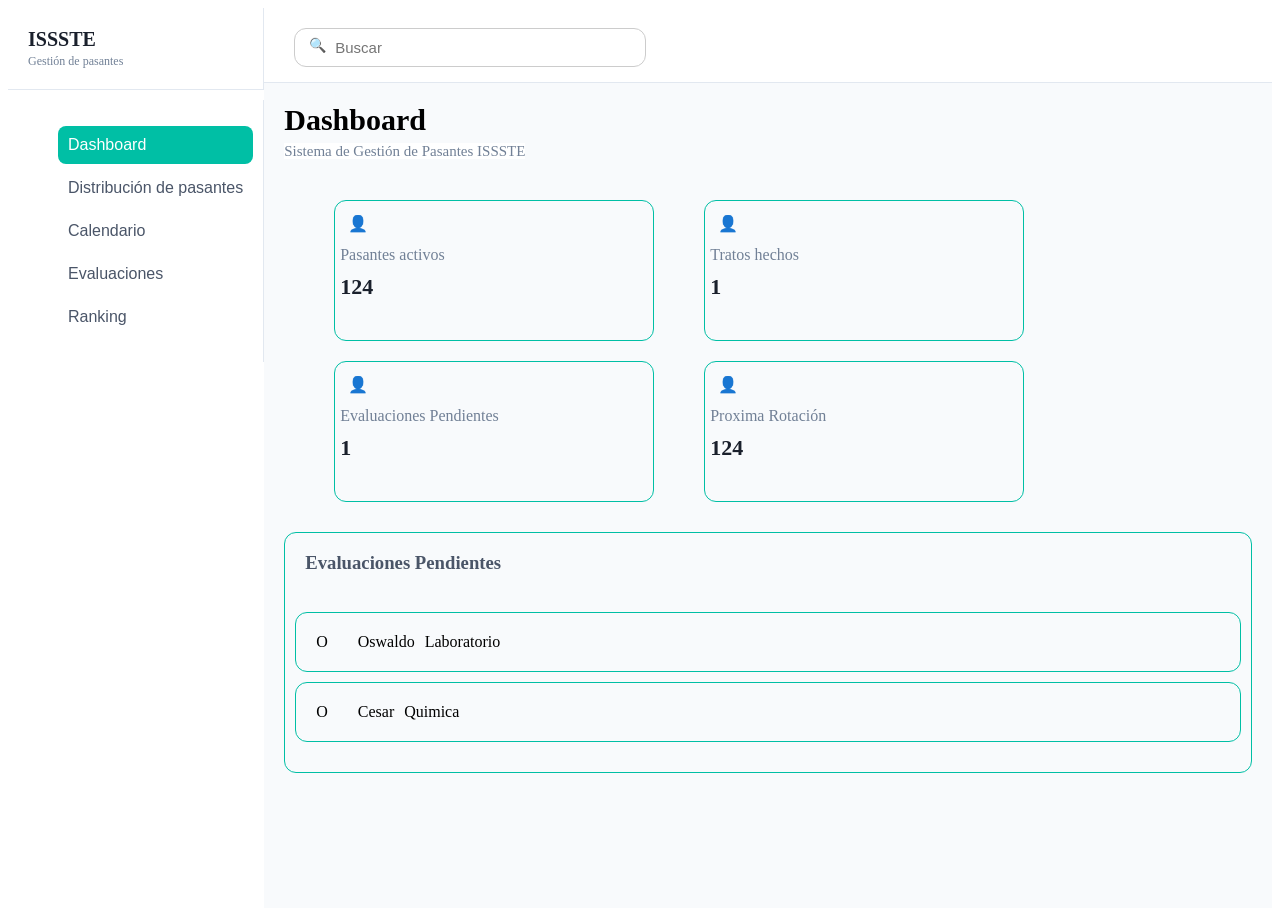
==== Dashboard.html @ 6ee0f12e "actulizacion de dashboard sobre todo del bloque inferior" ====
<!DOCTYPE html>
<html lang="es">
    <head>
        <link rel="stylesheet" href="style.css">
        <title>GP-QFB</title>
    </head>
    <body class="page_dashboard">
        <div class="main-container">
        <div id="sidebar-placeholder"></div> <!--reservar el espacio para la sidebar-->

        <div class="right-section"> <!-- div para la derecha-->
            
            <header class="top-bar"> <!--top-->
                <div class="search-container">
                    <span class="search-icon">🔍</span>
                    <input type="text" placeholder="Buscar" id="global-search">
                </div>
                <div class="user-profile"></div>
            </header>

            <main class="content">
                <div class="titulo-dashboard-container">
                    <h1 id="titulo_dashboard">Dashboard</h1>
                    <a id="subtitulo_dashboard">Sistema de Gestión de Pasantes ISSSTE</a>
                </div>

                <section class = "cuadros-dashboard"> <!--es para agrupar contenido comun-->
                        <!-- es como limitar una espacio en la pagina-->
                    <div class ="card">

                      <div class = "tope-de-cuadro">
                            <div class="card-icon blue">👤</div>
                      </div>

                      <div class = "medio-de-cuadro">
                        <div class="card-info">
                        <!--contenedores flexibles para alojar varios tipos de datos-->
                        <span class = "card-title">Pasantes activos</span>
                        <!--sitve para contenedor de una linea-->
                        <h3 class = "card-value">124</h3>
                        </div>
                        </div>
                    </div>

                    <div class ="card">

                      <div class = "tope-de-cuadro">
                            <div class="card-icon blue">👤</div>
                      </div>

                      <div class = "medio-de-cuadro">
                        <div class="card-info">
                        <!--contenedores flexibles para alojar varios tipos de datos-->
                        <span class = "card-title">Tratos hechos</span>
                        <!--sitve para contenedor de una linea-->
                        <h3 class = "card-value">1</h3>
                        </div>
                        </div>
                    </div>

                    <div class ="card">

                      <div class = "tope-de-cuadro">
                            <div class="card-icon blue">👤</div>
                      </div>

                      <div class = "medio-de-cuadro">
                        <div class="card-info">
                        <!--contenedores flexibles para alojar varios tipos de datos-->
                        <span class = "card-title">Evaluaciones Pendientes</span>
                        <!--sitve para contenedor de una linea-->
                        <h3 class = "card-value">1</h3>
                        </div>
                        </div>
                    </div>

                    <div class ="card">

                      <div class = "tope-de-cuadro">
                            <div class="card-icon blue">👤</div>
                      </div>

                      <div class = "medio-de-cuadro">
                        <div class="card-info">
                        <!--contenedores flexibles para alojar varios tipos de datos-->
                        <span class = "card-title">Proxima Rotación</span>
                        <!--sitve para contenedor de una linea-->
                        <h3 class = "card-value">124</h3>
                        </div>
                        </div>
                    </div>
                   
                </section>
               
            <section class = "cuadro-debajo">
                <div class="Titulo-de-cuadro">
                        <h3>Evaluaciones Pendientes</h3>
                </div>
                <section class ="espacio-cuadro-filas">
                        <div class="fila-pasante">
                            <div class = "user-info">
                                <div class = "avatar-circle">O</div>
                                <div class = "user-details">
                                    <span class = "nombre">Oswaldo</span>
                                </div>
                            </div>

                            <div class="area-tag">
                                <span>Laboratorio</span>
                            </div>

                        </div>

                        <div class="fila-pasante">
                            
                            <div class = "user-info">
                                <div class = "avatar-circle">O</div>
                                <div class = "user-details">
                                    <span class = "nombre">Cesar</span>
                                </div>
                            </div>

                            <div class="area-tag">
                                <span>Quimica</span>
                            </div>

                        </div>
                    </section>
            </section>


                


                </main>
        </div>
      
    </div>

    <script src="load-sidebar.js"></script>
        </div>
    </body
---- style.css ----
/** {
    margin: 0;
    padding: 0;
    box-sizing: border-box;
    background-color: rgb(243, 235, 235);
} CONFIGURACIONES GENERALES*/
body {
    background-color: turquoise;
}

#index {
    color: rgb(219, 168, 168);
    text-align: center;
}

button {
    font-family: 'Times New Roman', Times, serif;
    color: turquoise;
    background-color: rgb(0, 0, 0);
}

.page_login {
    background-color: rgb(243, 235, 235);
    display: flex;
    justify-content: center;
    align-items: center;
    min-height: 70vh;
}

.login {
    /* width: 300px; esto es para limitar el espacio pero no lo quiero debido al color de fondo */
    margin: 0 auto;
    padding: 20px;
    border-radius: 10px;
    text-align: center;
    height: 400px;
}

.login h1 {

    width: fit-content;
    margin-left: auto;  /* Estos dos márgenes sirven para */
    margin-right: auto; /* centrarlo si usas fit-content */

    font-size: 1.2rem;
    font-weight: bold;

    margin-bottom: 20px;
    color: rgb(255, 255, 255);
    border: 10px solid turquoise;
    border-radius: 7px;
    border-width: 10px;
    padding: 5px 15px;
    background-color: turquoise;
}

.bold-text {
    font-size:30px;
    font-weight: bold;
    color: rgb(19, 4, 4);
    display: block; /* para que ocupe toda la línea */
    margin-bottom: 10px;  /* Separación pequeña */
}

.system-name {
    color: rgb(108, 107, 107);
}

#login_info {
    margin-top: 30px;
    display: flex;
    flex-direction: column;
    background-color: rgb(255, 255, 255);
    border: none;
    border-radius: 10px;
    padding: 20px; /* Espacio interno para que no quede tan pegado al borde */
}

label[for ="password"], label[for ="username"] {
    margin-top: 10px;
    background-color: rgb(255, 255, 255);
    padding: 5px 0px;
    text-align: left;
    font-size: 14px;

}

input[type = "text"], input[type = "password"] {
    padding: 10px;
    width: 300px;
    border: 1px solid #ccc;
    border-radius: 5px;
    margin-top: 5px;
}

.input-container {
    position: relative;
    width: 100%;
    margin-bottom: 20px;
    background-color: rgb(255, 255, 255);
}

.input-icon {
    position: absolute;
    left: 12px;           /* Distancia desde el borde izquierdo */
    top: 50%;             /* para centrar */
    transform: translateY(-50%);
    color: #a0aec0;       /* Gris copiando a figma bro */
    pointer-events: none; /* quitamos evento porque no sirve para eso  */
    background-color: transparent;
}

.input-container input {
    width: 100%;
    padding: 12px 12px 12px 40px; /* El padding izquierdo (40px) deja espacio para el icono */
    border: 1px solid #e2e8f0;
    border-radius: 8px;
    box-sizing: border-box;
    font-family: 'Inter', sans-serif;
    background-color: rgb(255, 255, 255);
}


#olvidar_contraseña{
    background-color: rgb(255,255, 255);
    text-align: right;
    font-size: 14px;
    color: #4a5568;
    border: none;
    text-decoration: none; /* Elimina el subrayado del enlace */
    display: block; /* Para que ocupe toda la línea y se alinee a la derecha */
}

input[type = "submit"][value = "Iniciar sesión"] {
    margin-top: 20px;
    padding: 10px 20px;
    background-color: rgb(0, 0, 0);
    color: turquoise;
    border: none;
    border-radius: 7px;
    cursor: pointer;
    display: block;
}


.google-auth-container{
    background-color: rgb(255, 255, 255);
    border: blue;
    margin: 8px auto 10px;
    display: block;    
}

.diver{
    margin-top: 20px;
    background-color: rgb(255, 255, 255);
    font-size: 15px;
}

.diver span {
    background-color: rgb(255, 255, 255);
    padding: 0 10px;
    color: #4a5568;
}

#logo_google {
    width: 20px;
    height: 20px;
    margin-right: 10px;
    vertical-align: middle; /* Para alinear el logo con el texto */
    background-color: transparent;
    
}

.google-btn {
    margin: 8px auto 0;
    color: rgb(0, 0, 0);
    background-color: rgb(255, 255, 255);
    border-radius: 7px;
    padding: 10px 40px;
    cursor: pointer;
    display: block;
    font-family: 'Inter', sans-serif;
    
}

.page_dashboard {
    background-color: rgb(255, 255, 255);
    display: flex;
    

}

.sidebar-header {
    background-color: rgb(255, 255, 255);
    padding: 20px;
    /* Esta es la línea divisoria */
    border-bottom: 1px solid #e2e8f0; 
    margin-bottom: 10px;
    border-right: 1px solid #e2e8f0; /* Agrega un borde a la izquierda */
}


.sidebar-header h2 {
    background-color: rgb(255, 255, 255);
    margin: 0;
    font-size: 20px;
    font-weight: 800;
    color: #1a202c;
}

.sidebar-header span {
    background-color: rgb(255, 255, 255);
    font-size: 12px;
    color: #718096; /* Gris para el subtítulo */
}

.sidebar-menu {
    background-color: rgb(255s, 255, 255);
    padding: 10px;
    border-right: 1px solid #e2e8f0;
    margin-bottom: 10px; 
    text-decoration: none;
}



.menu-item {
    list-style: none;
    background-color: transparent;
    padding: 10px;
    margin-bottom: 5px;
    border-radius: 8px;
    color: #4a5568;
    cursor: pointer;
    font-family: 'Inter', sans-serif;
    transition: 0.3s;

}

.menu-item.active {
    background-color: #00bfa5; /* El turquesa de tu imagen */
    color: white;
}

/* Efecto al pasar el mouse sobre los otros botones */
.menu-item:hover:not(.active) {
    background-color: #edf2f7;
}

.menu-item a {
    text-decoration: none;
    color: inherit; /* Hereda el color del elemento padre */
    display: block; /* Para que ocupe toda la superficie del menú */
}

.page_Distribucion {
    background-color: rgb(255, 255, 255);
    display: flex;
    
}

.main-container {
    display: flex; /* Sidebar a la izquierda, resto a la derecha */
    width: 100%;
    min-height: 100vh;
}

.right-section {
    flex: 1; /*para ocupar todo el lado restante */
    display: flex;
    flex-direction: column; /* top bar arriba y el content abajo */
}

.search-container {
    position: relative; /* es para decir que lo que contenge se base en la posicion del contexto y no en una general */
    /*se vuelve punto de referencia para sus hijos yeaaa */
    width: 400px; 
    display: block;
}

.search-icon{
    position: absolute; /*para que no tomen en cuenta la existencia*/
    left: 15px;
    top: 50%; /*para poner a la mitad de la altura */
    transform: translateY(-50%);/* usada con top para cuadrar algo a la mitad exactacta */
    color: #a0aec0;
    font-size: 14px;
}

input[type = "text"][id = "global-search"]{
    padding-left: 40px;
    font-size: 15px;
    border-radius: 12px;
}

input[type = "text"][id = "global-search"]:hover{
    transform: translateY(-5px); 
    box-shadow: 0 4px 12px rgba(0,0,0,0.1); /* Un poco más de sombra para que se note */
    transition: 0.3s; /* IMPORTANTE: Para que el movimiento sea suave y no un brinco */
}


.top-bar {
    background-color: white;
    padding: 15px 30px;
    border-bottom: 1px solid #e2e8f0;
    display: flex;
    align-items: center;
    margin-bottom: 0; 
}

.content {
    flex: 1;
    padding: 20px;
    background-color: #f8fafc; /* color de fondo para diferenciar del buscador */
}

#titulo_dashboard{
    font-style: normal;
    font-size: 30px;
    margin-top: 0px;
    margin-bottom: 5px;
}

#subtitulo_dashboard{
     background-color: rgb(255, 255, 255);
    font-size: 15px;
    color: #718096; /* Gris para el subtítulo */
}

.titulo-dashboard-container{ /*para separar el contenedor de los cuadros*/
    margin-bottom: 10px;
}

.cuadros-dashboard{
    display: grid;
    grid-template-columns: repeat(auto-fit, minmax(50px, 350px));
    gap: 20px;
    padding: 30px 0;
    margin-left: 50px;

}

.card{
    border: 1px solid #00bfa5;
    border-radius: 12px;
    display: block;
    justify-content: space-between;
    align-items: center;
    transition: transform 0.2s;
    margin-right: 30px;
}


.top-de-cuadro{
    padding: 50px ;
    margin-top: 10px;
    margin-bottom: 50px;
    margin-left: 30px;
    padding: 10px 40px;
}

.medio-de-cuadro{
    margin-bottom: 40px;
    margin-left: 5px;
}

.card:hover { /*hover de ? */ 
    transform: translateY(-5px); /* Efecto sutil al pasar el mouse */
    box-shadow: 0 4px 12px rgba(0,0,0,0.05);
}

.card-title {
    color: #718096;
    display: block;
    margin-bottom: 10px;
}

.card-value{
    font-size: 22px;
    font-weight: 800;
    color: #1a202c;
    margin: 0;  
    display: block;
}

.card-icon{
    display: flex;
    align-items: center;
    justify-content: center;
    border-radius: 50%;
    width: 45px;
    height: 45px;

}


.cuadro-debajo{
    padding: auto  20px;
    border: 1px solid #00bfa5;
    border-radius: 12px;
}

.Titulo-de-cuadro{
    display: block;
    padding: 0px 20px;
    margin-top: 5px;
    color: #4a5568;
}

.fila-pasante{
    padding: auto 20px;
    display: flex;
    border: 1px solid #00bfa5;
    border-radius: 12px;
    margin-bottom: 10px;

}

.fila-pasante:hover{
    transform: translateY(-4px); /* Efecto sutil al pasar el mouse */
    box-shadow: 0 4px 12px rgba(0,0,0,0.05);
    background-color: #26e8ce;
    transition: 0.3s; /* IMPORTANTE: Para que el movimiento sea suave y no un brinco */
}

.user-info{
    display:flex;
}

.avatar-circle{
    margin-right: 10px;
    padding:20px;
}

.user-details{
   margin-top: 20px; 
   margin-right: 10px;

}

.area-tag{
    margin-top: 20px;
}

.espacio-cuadro-filas{
   padding:20px 10px;
}
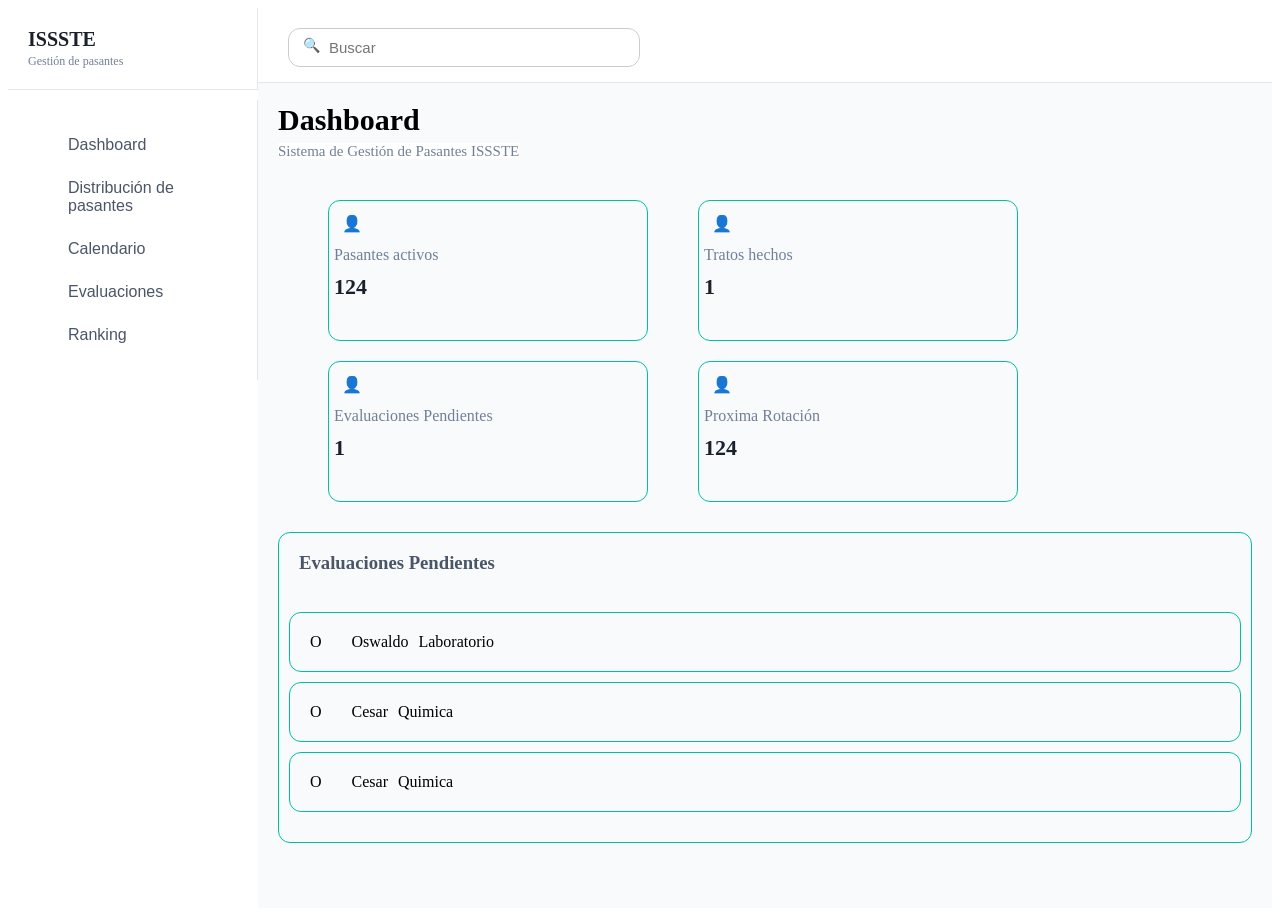
==== commit 872b6592: "modulacion de search-continer" ====
--- a/Dashboard.html
+++ b/Dashboard.html
@@ -10,13 +10,7 @@
 
         <div class="right-section"> <!-- div para la derecha-->
             
-            <header class="top-bar"> <!--top-->
-                <div class="search-container">
-                    <span class="search-icon">🔍</span>
-                    <input type="text" placeholder="Buscar" id="global-search">
-                </div>
-                <div class="user-profile"></div>
-            </header>
+            <div id = "search-placeholder"></div>
 
             <main class="content">
                 <div class="titulo-dashboard-container">
@@ -125,6 +119,22 @@
                             </div>
 
                         </div>
+
+                        <div class="fila-pasante">
+                            
+                            <div class = "user-info">
+                                <div class = "avatar-circle">O</div>
+                                <div class = "user-details">
+                                    <span class = "nombre">Cesar</span>
+                                </div>
+                            </div>
+
+                            <div class="area-tag">
+                                <span>Quimica</span>
+                            </div>
+
+                        </div>
+
                     </section>
             </section>
 
@@ -138,5 +148,6 @@
     </div>
 
     <script src="load-sidebar.js"></script>
+    <script src="script.js"></script>
         </div>
     </body
--- a/style.css
+++ b/style.css
@@ -238,7 +238,7 @@
 }
 
 .menu-item.active {
-    background-color: #00bfa5; /* El turquesa de tu imagen */
+    background-color: #000000; /* El turquesa de tu imagen */
     color: white;
 }
 
@@ -270,6 +270,13 @@
     display: flex;
     flex-direction: column; /* top bar arriba y el content abajo */
 }
+
+#sidebar-placeholder {
+    width: 250px; /* El mismo ancho que tu sidebar real */
+    min-height: 100vh;
+    background-color: #fff; /* O el color de tu sidebar */
+}
+
 
 .search-container {
     position: relative; /* es para decir que lo que contenge se base en la posicion del contexto y no en una general */
@@ -414,7 +421,7 @@
     border: 1px solid #00bfa5;
     border-radius: 12px;
     margin-bottom: 10px;
-
+    
 }
 
 .fila-pasante:hover{
@@ -445,4 +452,6 @@
 
 .espacio-cuadro-filas{
    padding:20px 10px;
-}+}
+
+
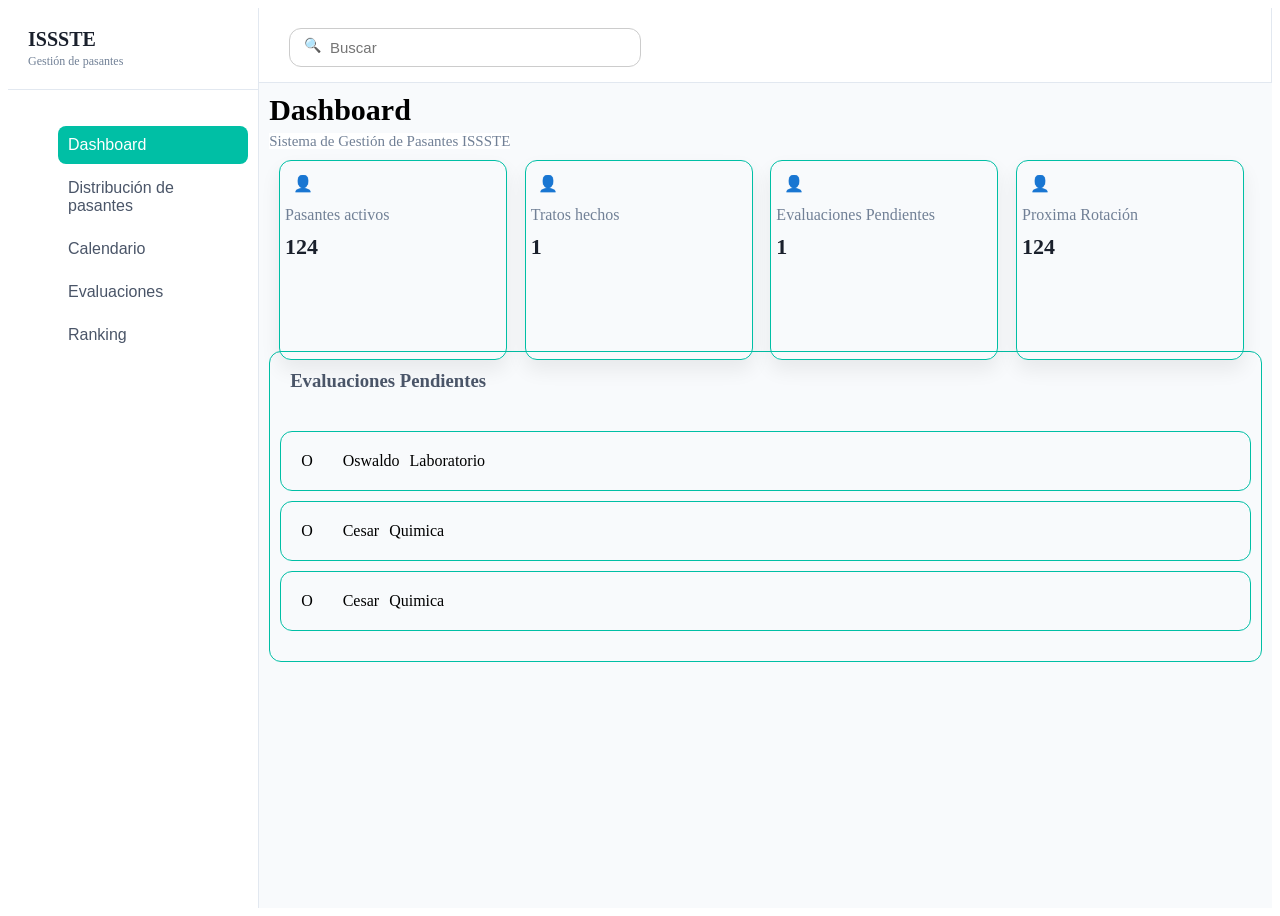
==== commit 75b21e96: "utilizacion de porcentajes para los valores, modificacion de dashboard respecto a diseño de sidebar," ====
--- a/Dashboard.html
+++ b/Dashboard.html
@@ -6,7 +6,8 @@
     </head>
     <body class="page_dashboard">
         <div class="main-container">
-        <div id="sidebar-placeholder"></div> <!--reservar el espacio para la sidebar-->
+        
+            <div id="sidebar-placeholder"></div> <!--reservar el espacio para la sidebar-->
 
         <div class="right-section"> <!-- div para la derecha-->
             
@@ -86,7 +87,7 @@
                    
                 </section>
                
-            <section class = "cuadro-debajo">
+               <section class = "cuadro-debajo">
                 <div class="Titulo-de-cuadro">
                         <h3>Evaluaciones Pendientes</h3>
                 </div>
--- a/style.css
+++ b/style.css
@@ -190,13 +190,14 @@
 
 }
 
+
 .sidebar-header {
     background-color: rgb(255, 255, 255);
     padding: 20px;
     /* Esta es la línea divisoria */
     border-bottom: 1px solid #e2e8f0; 
     margin-bottom: 10px;
-    border-right: 1px solid #e2e8f0; /* Agrega un borde a la izquierda */
+
 }
 
 
@@ -215,11 +216,12 @@
 }
 
 .sidebar-menu {
+
     background-color: rgb(255s, 255, 255);
     padding: 10px;
-    border-right: 1px solid #e2e8f0;
-    margin-bottom: 10px; 
     text-decoration: none;
+
+    
 }
 
 
@@ -238,7 +240,7 @@
 }
 
 .menu-item.active {
-    background-color: #000000; /* El turquesa de tu imagen */
+    background-color: #00bfa5; /* El turquesa de tu imagen */
     color: white;
 }
 
@@ -263,6 +265,7 @@
     display: flex; /* Sidebar a la izquierda, resto a la derecha */
     width: 100%;
     min-height: 100vh;
+    
 }
 
 .right-section {
@@ -274,7 +277,7 @@
 #sidebar-placeholder {
     width: 250px; /* El mismo ancho que tu sidebar real */
     min-height: 100vh;
-    background-color: #fff; /* O el color de tu sidebar */
+    border-right: 1px solid #e2e8f0;
 }
 
 
@@ -311,14 +314,14 @@
     background-color: white;
     padding: 15px 30px;
     border-bottom: 1px solid #e2e8f0;
-    display: flex;
+    display: flex;  border-right: 1px solid #e2e8f0; /* Agrega un borde a la izquierda */
     align-items: center;
     margin-bottom: 0; 
 }
 
 .content {
     flex: 1;
-    padding: 20px;
+    padding: 01%;
     background-color: #f8fafc; /* color de fondo para diferenciar del buscador */
 }
 
@@ -330,7 +333,7 @@
 }
 
 #subtitulo_dashboard{
-     background-color: rgb(255, 255, 255);
+    background-color: rgb(255, 255, 255);
     font-size: 15px;
     color: #718096; /* Gris para el subtítulo */
 }
@@ -341,11 +344,12 @@
 
 .cuadros-dashboard{
     display: grid;
-    grid-template-columns: repeat(auto-fit, minmax(50px, 350px));
-    gap: 20px;
-    padding: 30px 0;
-    margin-left: 50px;
-
+    grid-template-columns: repeat(auto-fit, minmax(2.78%, 23%));
+    gap: 2%;
+    background-color: #f8fafc; 
+    padding-bottom: 5%;
+    padding-right: 0.01%;
+    padding-left: 1%;
 }
 
 .card{
@@ -355,7 +359,9 @@
     justify-content: space-between;
     align-items: center;
     transition: transform 0.2s;
-    margin-right: 30px;
+    height: 140%;
+    width: 100%;
+     box-shadow: 0 10px 20px rgba(0,0,0,0.07);
 }
 
 
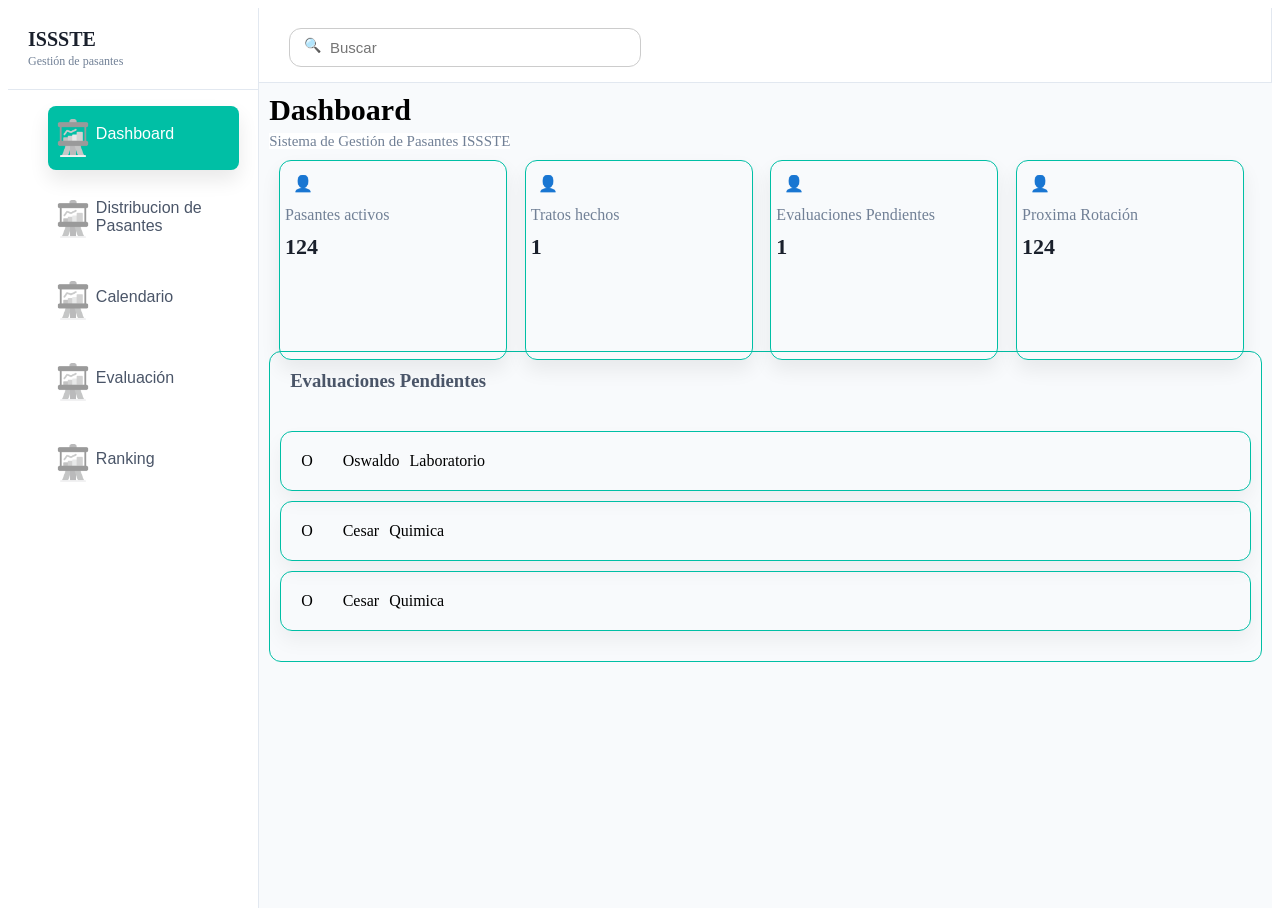
==== commit 74baa4a4: "separacion de css principal en modulos donde cada pagina tiene el propio" ====
--- a/Dashboard.html
+++ b/Dashboard.html
@@ -1,7 +1,11 @@
 <!DOCTYPE html>
 <html lang="es">
     <head>
-        <link rel="stylesheet" href="style.css">
+       
+        
+        <link rel="stylesheet" href="Dashboard.css">
+        <link rel="stylesheet" href="sidebar_login.css">
+
         <title>GP-QFB</title>
     </head>
     <body class="page_dashboard">
--- a/Dashboard.css
+++ b/Dashboard.css
@@ -0,0 +1,179 @@
+
+
+.page_dashboard {
+    background-color: rgb(255, 255, 255);
+    display: flex;
+    
+
+}
+
+
+.main-container {
+    display: flex; /* Sidebar a la izquierda, resto a la derecha */
+    width: 100%;
+    min-height: 100vh;
+    
+}
+
+.right-section {
+    flex: 1; /*para ocupar todo el lado restante */
+    display: flex;
+    flex-direction: column; /* top bar arriba y el content abajo */
+}
+
+#sidebar-placeholder {
+    width: 250px; /* El mismo ancho que tu sidebar real */
+    min-height: 100vh;
+    border-right: 1px solid #e2e8f0;
+}
+
+.top-bar {
+    background-color: white;
+    padding: 15px 30px;
+    border-bottom: 1px solid #e2e8f0;
+    display: flex;  border-right: 1px solid #e2e8f0; /* Agrega un borde a la izquierda */
+    align-items: center;
+    margin-bottom: 0; 
+}
+
+.content {
+    flex: 1;
+    padding: 01%;
+    background-color: #f8fafc; /* color de fondo para diferenciar del buscador */
+}
+
+#titulo_dashboard{
+    font-style: normal;
+    font-size: 30px;
+    margin-top: 0px;
+    margin-bottom: 5px;
+}
+
+#subtitulo_dashboard{
+    background-color: rgb(255, 255, 255);
+    font-size: 15px;
+    color: #718096; /* Gris para el subtítulo */
+}
+
+.titulo-dashboard-container{ /*para separar el contenedor de los cuadros*/
+    margin-bottom: 10px;
+}
+
+.cuadros-dashboard{
+    display: grid;
+    grid-template-columns: repeat(auto-fit, minmax(2.78%, 23%));
+    gap: 2%;
+    background-color: #f8fafc; 
+    padding-bottom: 5%;
+    padding-right: 0.01%;
+    padding-left: 1%;
+}
+
+.card{
+    border: 1px solid #00bfa5;
+    border-radius: 12px;
+    display: block;
+    justify-content: space-between;
+    align-items: center;
+    transition: transform 0.2s;
+    height: 140%;
+    width: 100%;
+     box-shadow: 0 10px 20px rgba(0,0,0,0.07);
+}
+
+
+.top-de-cuadro{
+    padding: 50px ;
+    margin-top: 10px;
+    margin-bottom: 50px;
+    margin-left: 30px;
+    padding: 10px 40px;
+}
+
+.medio-de-cuadro{
+    margin-bottom: 40px;
+    margin-left: 5px;
+}
+
+.card:hover { /*hover de ? */ 
+    transform: translateY(-5px); /* Efecto sutil al pasar el mouse */
+    box-shadow: 0 4px 12px rgba(0,0,0,0.05);
+}
+
+.card-title {
+    color: #718096;
+    display: block;
+    margin-bottom: 10px;
+}
+
+.card-value{
+    font-size: 22px;
+    font-weight: 800;
+    color: #1a202c;
+    margin: 0;  
+    display: block;
+}
+
+.card-icon{
+    display: flex;
+    align-items: center;
+    justify-content: center;
+    border-radius: 50%;
+    width: 45px;
+    height: 45px;
+
+}
+
+
+.cuadro-debajo{
+    padding: auto  20px;
+    border: 1px solid #00bfa5;
+    border-radius: 12px;
+}
+
+.Titulo-de-cuadro{
+    display: block;
+    padding: 0px 20px;
+    margin-top: 5px;
+    color: #4a5568;
+}
+
+.fila-pasante{
+    padding: auto 20px;
+    display: flex;
+    border: 1px solid #00bfa5;
+    border-radius: 12px;
+    margin-bottom: 10px;
+    box-shadow: 0 10px 20px rgba(0,0,0,0.05);
+}
+
+.fila-pasante:hover{
+    transform: translateY(-4px); /* Efecto sutil al pasar el mouse */
+    box-shadow: 0 4px 12px rgba(0,0,0,0.05);
+    background-color: #eef2f2;
+    transition: 0.3s; /* Para que el movimiento sea suave y no un brinco */
+}
+
+.user-info{
+    display:flex;
+}
+
+.avatar-circle{
+    margin-right: 10px;
+    padding:20px;
+}
+
+.user-details{
+   margin-top: 20px; 
+   margin-right: 10px;
+
+}
+
+.area-tag{
+    margin-top: 20px;
+}
+
+.espacio-cuadro-filas{
+   padding:20px 10px;
+}   
+
--- a/sidebar_login.css
+++ b/sidebar_login.css
@@ -0,0 +1,139 @@
+
+
+.sidebar-header {
+    background-color: rgb(255, 255, 255);
+    padding: 20px;
+    /* Esta es la línea divisoria */
+    border-bottom: 1px solid #e2e8f0; 
+
+
+}
+
+
+.sidebar-header h2 {
+    background-color: rgb(255, 255, 255);
+    margin: 0;
+    font-size: 20px;
+    font-weight: 800;
+    color: #1a202c;
+}
+
+.sidebar-header span {
+    background-color: rgb(255, 255, 255);
+    font-size: 12px;
+    color: #718096; /* Gris para el subtítulo */
+}
+
+.sidebar-menu {
+
+    background-color: rgb(255, 255, 255);
+    text-decoration: none;
+    position: relative;
+    width: 85%;
+    padding-right: 15%;
+    
+}
+
+
+
+.menu-item {
+    list-style: none;
+    background-color: transparent;
+    flex: 1;
+    width: 111%;
+    height: 4rem;
+    margin-bottom: 10%;
+    border-radius: 8px;
+    color: #4a5568;
+    cursor: pointer;
+    font-family: 'Inter', sans-serif;
+    transition: 0.3s;
+    position: relative;
+}
+
+.menu-item a {
+    text-decoration: none;
+    color: inherit; /* Hereda el color del elemento padre */
+    display: flex;
+    padding-left: 25%;
+    padding-top: 10%;
+    
+}
+
+#link-inde {
+    text-decoration: none;
+    color: inherit; /* Hereda el color del elemento padre */
+    display: flex;
+    padding-left: 25%;
+    padding-top: 6%;
+}
+
+.menu-item b {
+    text-decoration: none;
+    color: inherit; /* Hereda el color del elemento padre */
+    display: flex;
+    padding-left: 25%;
+    padding-top: 7%;
+}
+
+.menu-icon{
+    width: 20%;
+    height: 80%;
+    object-fit: contain; /* Evita que la imagen se deforme */
+    background-color: transparent; /* Asegúrate de que no herede fondos raros */
+    position: absolute; /*para que no tomen en cuenta la existencia*/
+    margin-left: 3%;
+    top: 10%;
+}
+
+
+.menu-item.active {
+    background-color: #00bfa5; /* El turquesa de tu imagen */
+    color: white;
+    box-shadow: 0 10px 20px rgba(0,0,0,0.09);;
+}
+
+/* Efecto al pasar el mouse sobre los otros botones */
+.menu-item:hover:not(.active) {
+    background-color: #edf2f7;
+}
+
+.search-container {
+    position: relative; /* es para decir que lo que contenge se base en la posicion del contexto y no en una general */
+    /*se vuelve punto de referencia para sus hijos yeaaa */
+    width: 400px; 
+    display: block;
+}
+
+.search-icon{
+    position: absolute; /*para que no tomen en cuenta la existencia*/
+    left: 15px;
+    top: 50%; /*para poner a la mitad de la altura */
+    transform: translateY(-50%);/* usada con top para cuadrar algo a la mitad exactacta */
+    color: #a0aec0;
+    font-size: 14px;
+}
+
+input[type = "text"][id = "global-search"]{
+    padding-left: 40px;
+    font-size: 15px;
+    border-radius: 12px;
+}
+
+input[type = "text"][id = "global-search"]:hover{
+    transform: translateY(-5px); 
+    box-shadow: 0 4px 12px rgba(0,0,0,0.1); /* Un poco más de sombra para que se note */
+    transition: 0.3s; /* IMPORTANTE: Para que el movimiento sea suave y no un brinco */
+}
+
+
+
+input[type = "text"], input[type = "password"] #global-search{
+    padding: 10px;
+    width: 300px;
+    border: 1px solid #ccc;
+    border-radius: 5px;
+    margin-top: 5px;
+}
+
+
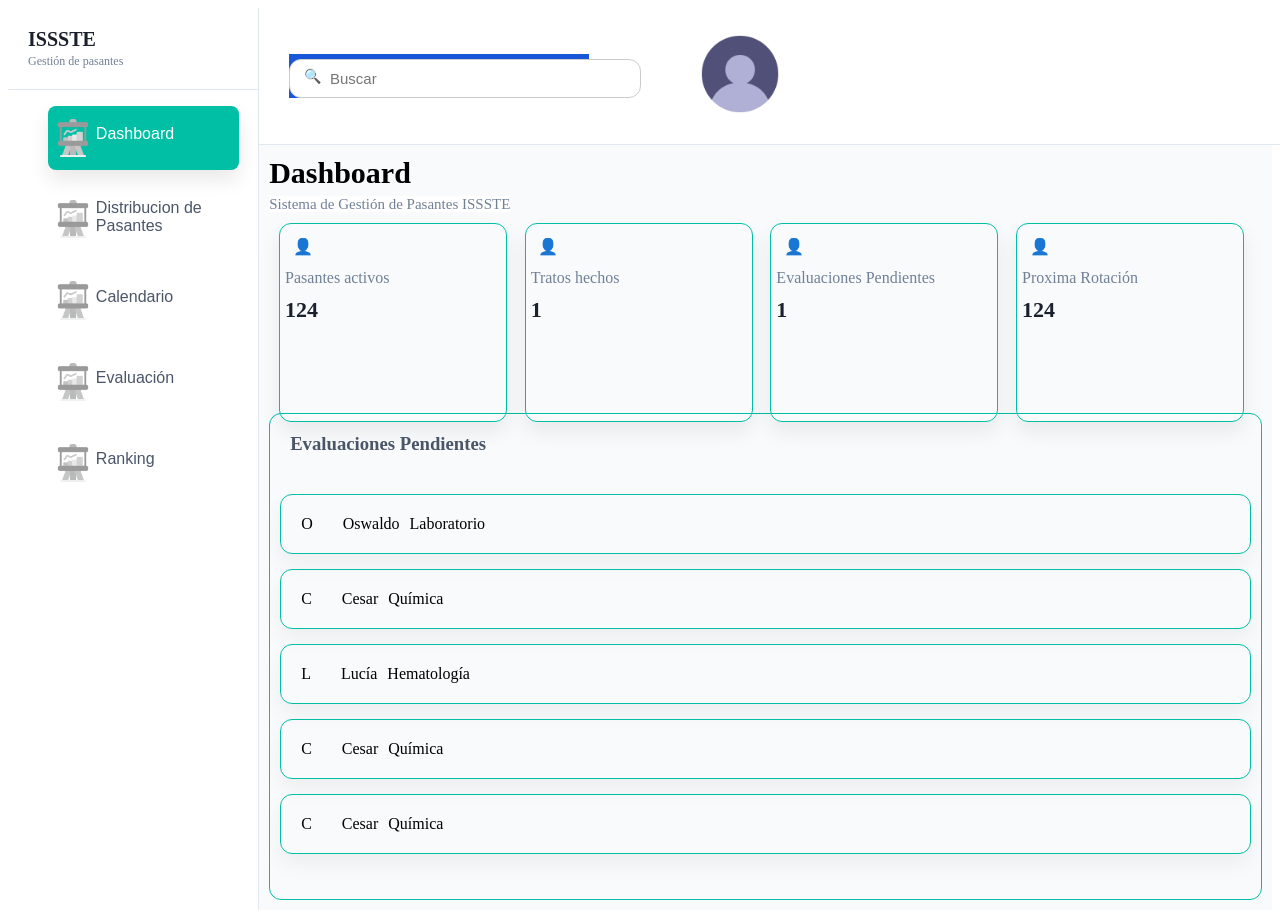
==== commit e8b05729: "insercion del icono de perfil en la barra superior por medio del archivo search.html, cambio en el d" ====
--- a/Dashboard.html
+++ b/Dashboard.html
@@ -10,149 +10,105 @@
     </head>
     <body class="page_dashboard">
         <div class="main-container">
-        
-            <div id="sidebar-placeholder"></div> <!--reservar el espacio para la sidebar-->
+            
+                <div id="sidebar-placeholder"></div> <!--reservar el espacio para la sidebar-->
 
-        <div class="right-section"> <!-- div para la derecha-->
-            
-            <div id = "search-placeholder"></div>
+            <div class="right-section"> <!-- div para la derecha-->
+                
+                    <div id = "search-placeholder"></div>
 
-            <main class="content">
-                <div class="titulo-dashboard-container">
-                    <h1 id="titulo_dashboard">Dashboard</h1>
-                    <a id="subtitulo_dashboard">Sistema de Gestión de Pasantes ISSSTE</a>
-                </div>
-
-                <section class = "cuadros-dashboard"> <!--es para agrupar contenido comun-->
-                        <!-- es como limitar una espacio en la pagina-->
-                    <div class ="card">
-
-                      <div class = "tope-de-cuadro">
-                            <div class="card-icon blue">👤</div>
-                      </div>
-
-                      <div class = "medio-de-cuadro">
-                        <div class="card-info">
-                        <!--contenedores flexibles para alojar varios tipos de datos-->
-                        <span class = "card-title">Pasantes activos</span>
-                        <!--sitve para contenedor de una linea-->
-                        <h3 class = "card-value">124</h3>
-                        </div>
-                        </div>
+                <main class="content">
+                    <div class="titulo-dashboard-container">
+                        <h1 id="titulo_dashboard">Dashboard</h1>
+                        <a id="subtitulo_dashboard">Sistema de Gestión de Pasantes ISSSTE</a>
                     </div>
 
-                    <div class ="card">
+                    <section class = "cuadros-dashboard"> <!--es para agrupar contenido comun-->
+                            <!-- es como limitar una espacio en la pagina-->
+                        <div class ="card">
 
-                      <div class = "tope-de-cuadro">
-                            <div class="card-icon blue">👤</div>
-                      </div>
-
-                      <div class = "medio-de-cuadro">
-                        <div class="card-info">
-                        <!--contenedores flexibles para alojar varios tipos de datos-->
-                        <span class = "card-title">Tratos hechos</span>
-                        <!--sitve para contenedor de una linea-->
-                        <h3 class = "card-value">1</h3>
-                        </div>
-                        </div>
-                    </div>
-
-                    <div class ="card">
-
-                      <div class = "tope-de-cuadro">
-                            <div class="card-icon blue">👤</div>
-                      </div>
-
-                      <div class = "medio-de-cuadro">
-                        <div class="card-info">
-                        <!--contenedores flexibles para alojar varios tipos de datos-->
-                        <span class = "card-title">Evaluaciones Pendientes</span>
-                        <!--sitve para contenedor de una linea-->
-                        <h3 class = "card-value">1</h3>
-                        </div>
-                        </div>
-                    </div>
-
-                    <div class ="card">
-
-                      <div class = "tope-de-cuadro">
-                            <div class="card-icon blue">👤</div>
-                      </div>
-
-                      <div class = "medio-de-cuadro">
-                        <div class="card-info">
-                        <!--contenedores flexibles para alojar varios tipos de datos-->
-                        <span class = "card-title">Proxima Rotación</span>
-                        <!--sitve para contenedor de una linea-->
-                        <h3 class = "card-value">124</h3>
-                        </div>
-                        </div>
-                    </div>
-                   
-                </section>
-               
-               <section class = "cuadro-debajo">
-                <div class="Titulo-de-cuadro">
-                        <h3>Evaluaciones Pendientes</h3>
-                </div>
-                <section class ="espacio-cuadro-filas">
-                        <div class="fila-pasante">
-                            <div class = "user-info">
-                                <div class = "avatar-circle">O</div>
-                                <div class = "user-details">
-                                    <span class = "nombre">Oswaldo</span>
-                                </div>
-                            </div>
-
-                            <div class="area-tag">
-                                <span>Laboratorio</span>
-                            </div>
-
+                        <div class = "tope-de-cuadro">
+                                <div class="card-icon blue">👤</div>
                         </div>
 
-                        <div class="fila-pasante">
-                            
-                            <div class = "user-info">
-                                <div class = "avatar-circle">O</div>
-                                <div class = "user-details">
-                                    <span class = "nombre">Cesar</span>
-                                </div>
+                        <div class = "medio-de-cuadro">
+                            <div class="card-info">
+                            <!--contenedores flexibles para alojar varios tipos de datos-->
+                            <span class = "card-title">Pasantes activos</span>
+                            <!--sitve para contenedor de una linea-->
+                            <h3 class = "card-value">124</h3>
                             </div>
-
-                            <div class="area-tag">
-                                <span>Quimica</span>
                             </div>
-
                         </div>
 
-                        <div class="fila-pasante">
-                            
-                            <div class = "user-info">
-                                <div class = "avatar-circle">O</div>
-                                <div class = "user-details">
-                                    <span class = "nombre">Cesar</span>
-                                </div>
-                            </div>
+                        <div class ="card">
 
-                            <div class="area-tag">
-                                <span>Quimica</span>
-                            </div>
-
+                        <div class = "tope-de-cuadro">
+                                <div class="card-icon blue">👤</div>
                         </div>
 
+                        <div class = "medio-de-cuadro">
+                            <div class="card-info">
+                            <!--contenedores flexibles para alojar varios tipos de datos-->
+                            <span class = "card-title">Tratos hechos</span>
+                            <!--sitve para contenedor de una linea-->
+                            <h3 class = "card-value">1</h3>
+                            </div>
+                            </div>
+                        </div>
+
+                        <div class ="card">
+
+                        <div class = "tope-de-cuadro">
+                                <div class="card-icon blue">👤</div>
+                        </div>
+
+                        <div class = "medio-de-cuadro">
+                            <div class="card-info">
+                            <!--contenedores flexibles para alojar varios tipos de datos-->
+                            <span class = "card-title">Evaluaciones Pendientes</span>
+                            <!--sitve para contenedor de una linea-->
+                            <h3 class = "card-value">1</h3>
+                            </div>
+                            </div>
+                        </div>
+
+                        <div class ="card">
+
+                        <div class = "tope-de-cuadro">
+                                <div class="card-icon blue">👤</div>
+                        </div>
+
+                        <div class = "medio-de-cuadro">
+                            <div class="card-info">
+                            <!--contenedores flexibles para alojar varios tipos de datos-->
+                            <span class = "card-title">Proxima Rotación</span>
+                            <!--sitve para contenedor de una linea-->
+                            <h3 class = "card-value">124</h3>
+                            </div>
+                            </div>
+                        </div>
+                    
                     </section>
-            </section>
+                
+                <section class = "cuadro-debajo">
+                    <div class="Titulo-de-cuadro">
+                            <h3>Evaluaciones Pendientes</h3>
+                    </div>
+                    <section class ="espacio-cuadro-filas" id="contenedor-pasantes">
+                        </section>
+                    </section>
 
 
-                
+                    
 
 
                 </main>
+            </div>
+      
         </div>
-      
+
+        <script src="load-sidebar.js"></script>
+        <script src="script.js"></script>
     </div>
-
-    <script src="load-sidebar.js"></script>
-    <script src="script.js"></script>
-        </div>
-    </body+</body
--- a/Dashboard.css
+++ b/Dashboard.css
@@ -20,6 +20,8 @@
     display: flex;
     flex-direction: column; /* top bar arriba y el content abajo */
 }
+
+
 
 #sidebar-placeholder {
     width: 250px; /* El mismo ancho que tu sidebar real */
@@ -143,7 +145,7 @@
     display: flex;
     border: 1px solid #00bfa5;
     border-radius: 12px;
-    margin-bottom: 10px;
+    margin-bottom: 15px;
     box-shadow: 0 10px 20px rgba(0,0,0,0.05);
 }
 
@@ -175,5 +177,7 @@
 
 .espacio-cuadro-filas{
    padding:20px 10px;
+   padding-bottom: 30px;
 }   
 
+
--- a/sidebar_login.css
+++ b/sidebar_login.css
@@ -1,4 +1,7 @@
 
+#modo-uas{
+    text-decoration: none;
+}
 
 .sidebar-header {
     background-color: rgb(255, 255, 255);
@@ -98,11 +101,18 @@
     background-color: #edf2f7;
 }
 
+.top-bar{
+    position: relative;
+    width: 100%;
+    background-color: #ffffff;
+}
+
 .search-container {
+    background-color: #1757d8;
     position: relative; /* es para decir que lo que contenge se base en la posicion del contexto y no en una general */
     /*se vuelve punto de referencia para sus hijos yeaaa */
-    width: 400px; 
-    display: block;
+    width: 300px; /* para limitar el espacio de la barra de busqueda*/
+    margin-right: 100px; /*prrueba */
 }
 
 .search-icon{
@@ -114,26 +124,30 @@
     font-size: 14px;
 }
 
-input[type = "text"][id = "global-search"]{
-    padding-left: 40px;
-    font-size: 15px;
-    border-radius: 12px;
-}
-
 input[type = "text"][id = "global-search"]:hover{
     transform: translateY(-5px); 
     box-shadow: 0 4px 12px rgba(0,0,0,0.1); /* Un poco más de sombra para que se note */
     transition: 0.3s; /* IMPORTANTE: Para que el movimiento sea suave y no un brinco */
 }
 
+#global-search{
+    padding: 10px;
+    width: 100%;
+    border: 1px solid #ccc;
+    margin-top: 5px;
+    padding-left: 40px;
+    font-size: 15px;
+    border-radius: 12px;
+}
 
+.user-profile{
+    position: relative;
+    align-items: right;
+    justify-content: right;
+}
 
-input[type = "text"], input[type = "password"] #global-search{
-    padding: 10px;
-    width: 300px;
-    border: 1px solid #ccc;
-    border-radius: 5px;
-    margin-top: 5px;
+#perfil-icon{
+    width: 20%;
 }
 
 
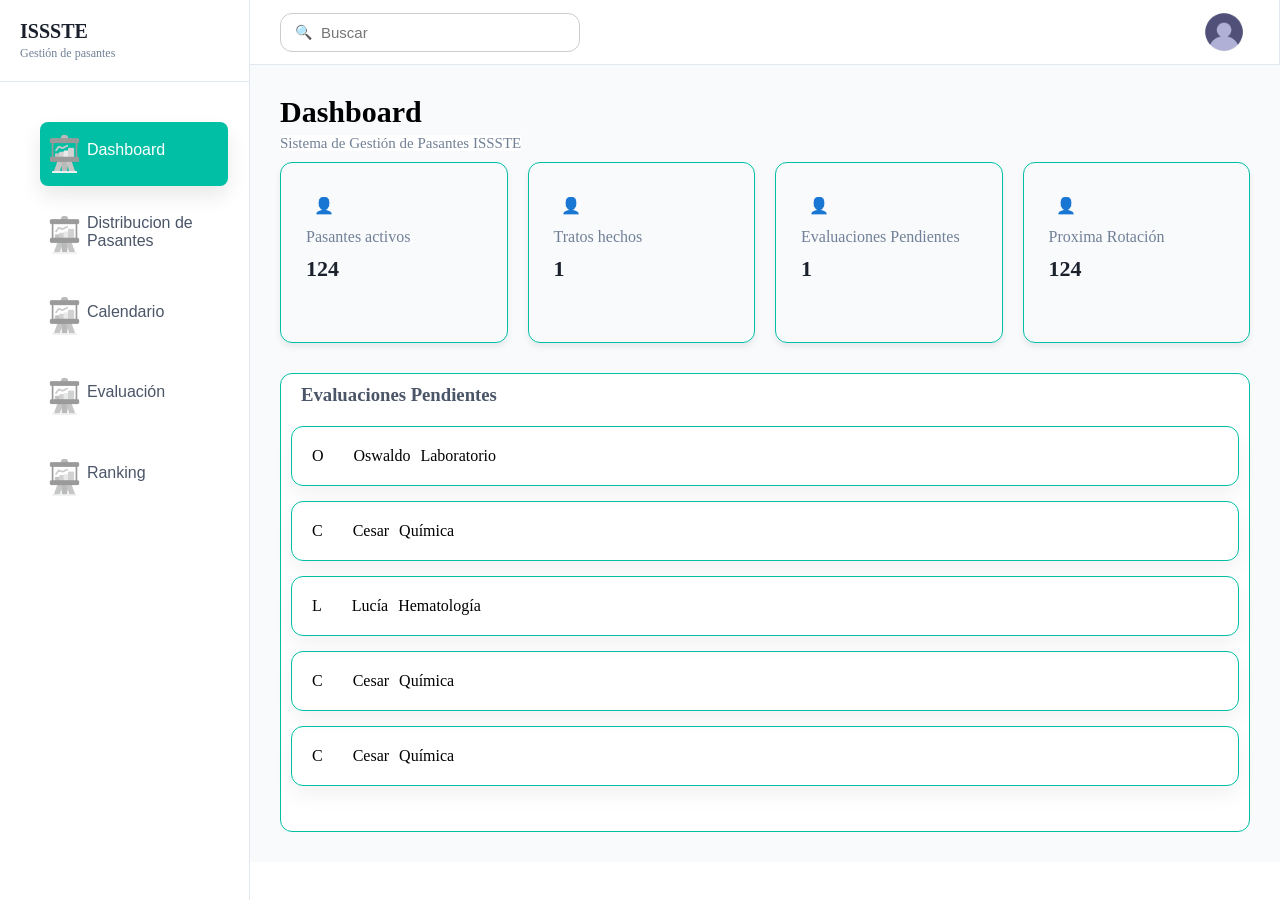
==== commit 892586b6: "mejora de dashboard and sidebar para que ocupen un espacio completo sin abarcar mas, ademas de cambi" ====
--- a/Dashboard.html
+++ b/Dashboard.html
@@ -91,14 +91,13 @@
                     
                     </section>
                 
-                <section class = "cuadro-debajo">
+                    <section class = "cuadro-debajo">
                     <div class="Titulo-de-cuadro">
                             <h3>Evaluaciones Pendientes</h3>
                     </div>
                     <section class ="espacio-cuadro-filas" id="contenedor-pasantes">
                         </section>
                     </section>
-
 
                     
 
--- a/Dashboard.css
+++ b/Dashboard.css
@@ -1,24 +1,28 @@
+* {
+    box-sizing: border-box;
+    margin: 0;
+    padding: 0;
+}
 
 
 .page_dashboard {
     background-color: rgb(255, 255, 255);
-    display: flex;
-    
+      
 
 }
 
 
 .main-container {
     display: flex; /* Sidebar a la izquierda, resto a la derecha */
-    width: 100%;
+   
     min-height: 100vh;
-    
+
 }
 
 .right-section {
     flex: 1; /*para ocupar todo el lado restante */
-    display: flex;
     flex-direction: column; /* top bar arriba y el content abajo */
+    width: calc(100% - 250px);
 }
 
 
@@ -29,18 +33,9 @@
     border-right: 1px solid #e2e8f0;
 }
 
-.top-bar {
-    background-color: white;
-    padding: 15px 30px;
-    border-bottom: 1px solid #e2e8f0;
-    display: flex;  border-right: 1px solid #e2e8f0; /* Agrega un borde a la izquierda */
-    align-items: center;
-    margin-bottom: 0; 
-}
 
 .content {
-    flex: 1;
-    padding: 01%;
+    padding: 30px;
     background-color: #f8fafc; /* color de fondo para diferenciar del buscador */
 }
 
@@ -61,36 +56,29 @@
     margin-bottom: 10px;
 }
 
+
+
+
+
 .cuadros-dashboard{
     display: grid;
-    grid-template-columns: repeat(auto-fit, minmax(2.78%, 23%));
-    gap: 2%;
+    grid-template-columns: repeat(4, 1fr);
+    gap: 20px;
     background-color: #f8fafc; 
-    padding-bottom: 5%;
-    padding-right: 0.01%;
-    padding-left: 1%;
+    margin-bottom: 30px;
 }
 
 .card{
     border: 1px solid #00bfa5;
     border-radius: 12px;
-    display: block;
-    justify-content: space-between;
-    align-items: center;
     transition: transform 0.2s;
-    height: 140%;
     width: 100%;
-     box-shadow: 0 10px 20px rgba(0,0,0,0.07);
+    padding: 20px;
+    box-shadow: 0 4px 6px rgba(0,0,0,0.07);
 }
 
 
-.top-de-cuadro{
-    padding: 50px ;
-    margin-top: 10px;
-    margin-bottom: 50px;
-    margin-left: 30px;
-    padding: 10px 40px;
-}
+
 
 .medio-de-cuadro{
     margin-bottom: 40px;
@@ -128,20 +116,20 @@
 
 
 .cuadro-debajo{
-    padding: auto  20px;
+    width: 100%;
     border: 1px solid #00bfa5;
     border-radius: 12px;
+    background-color: #ffffff;
 }
 
 .Titulo-de-cuadro{
     display: block;
     padding: 0px 20px;
-    margin-top: 5px;
+    padding-top: 10px;
     color: #4a5568;
 }
 
 .fila-pasante{
-    padding: auto 20px;
     display: flex;
     border: 1px solid #00bfa5;
     border-radius: 12px;
--- a/sidebar_login.css
+++ b/sidebar_login.css
@@ -32,8 +32,8 @@
     background-color: rgb(255, 255, 255);
     text-decoration: none;
     position: relative;
-    width: 85%;
-    padding-right: 15%;
+    width: 100%;
+    padding: 40px;
     
 }
 
@@ -102,17 +102,26 @@
 }
 
 .top-bar{
+    width: 100%;
+    height: 65px;
     position: relative;
-    width: 100%;
-    background-color: #ffffff;
+
+    background-color: rgb(255, 255, 255);
+    padding: 0px 30px;
+    display: flex;  
+    border-right: 1px solid #e2e8f0; /* Agrega un borde a la izquierda */
+    align-items: center;
+    justify-content: space-between;
+    border-bottom: 1px solid #e2e8f0;
+
 }
 
 .search-container {
-    background-color: #1757d8;
+
     position: relative; /* es para decir que lo que contenge se base en la posicion del contexto y no en una general */
     /*se vuelve punto de referencia para sus hijos yeaaa */
     width: 300px; /* para limitar el espacio de la barra de busqueda*/
-    margin-right: 100px; /*prrueba */
+
 }
 
 .search-icon{
@@ -134,20 +143,22 @@
     padding: 10px;
     width: 100%;
     border: 1px solid #ccc;
-    margin-top: 5px;
     padding-left: 40px;
     font-size: 15px;
     border-radius: 12px;
 }
 
 .user-profile{
-    position: relative;
-    align-items: right;
-    justify-content: right;
+    display: flex;
+    align-items: center;
+    background-color: transparent;
 }
 
 #perfil-icon{
-    width: 20%;
+    width: 50px;
+    height: 50px;
+    object-fit: cover; /*esto es para?*/
+    border-radius: 50%;
 }
 
 
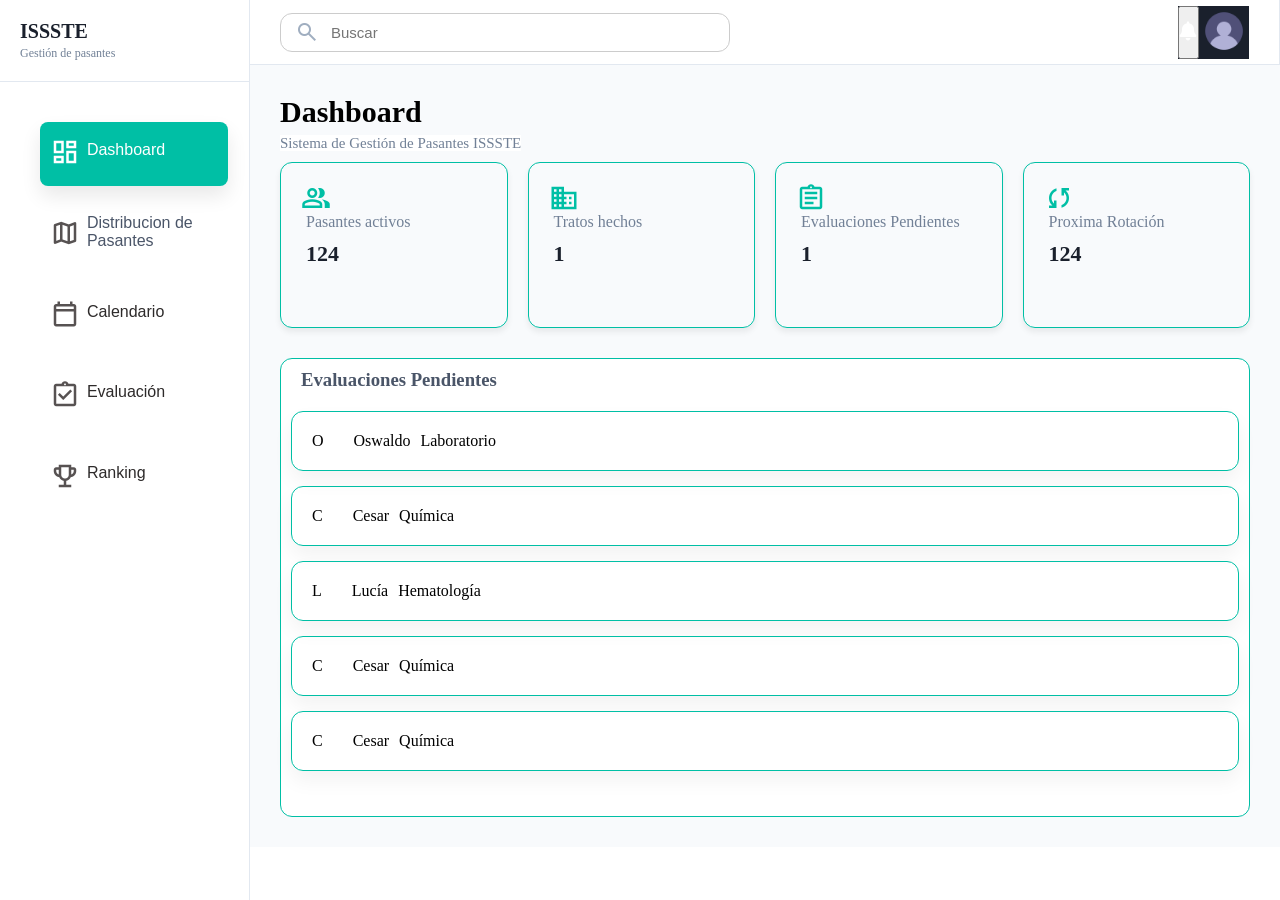
==== commit cee3a678: "se agregaron los emojis de google y de cloudeflare" ====
--- a/Dashboard.html
+++ b/Dashboard.html
@@ -1,10 +1,15 @@
 <!DOCTYPE html>
 <html lang="es">
     <head>
-       
+        <meta charset="UTF-8">
+        <link rel="stylesheet" href="https://fonts.googleapis.com/css2?family=Material+Symbols+Outlined:opsz,wght,FILL,GRAD@24,400,0,0" />
+      <link rel="stylesheet" href="https://cdnjs.cloudflare.com/ajax/libs/font-awesome/6.5.1/css/all.min.css" integrity="sha512-DTOQO9RWCH3ppGqcWaEA1BIZOC6xxalwEsw9c2QQeAIftl+Vegovlnee1c9QX4TctnWMn13TZye+giMm8e2LwA==" crossorigin="anonymous" referrerpolicy="no-referrer" />
+        
         
         <link rel="stylesheet" href="Dashboard.css">
+        
         <link rel="stylesheet" href="sidebar_login.css">
+
 
         <title>GP-QFB</title>
     </head>
@@ -27,40 +32,40 @@
                             <!-- es como limitar una espacio en la pagina-->
                         <div class ="card">
 
-                        <div class = "tope-de-cuadro">
-                                <div class="card-icon blue">👤</div>
-                        </div>
+                            <div class = "tope-de-cuadro">
+                                <span class="material-symbols-outlined">group</span>
+                            </div>
 
-                        <div class = "medio-de-cuadro">
-                            <div class="card-info">
-                            <!--contenedores flexibles para alojar varios tipos de datos-->
-                            <span class = "card-title">Pasantes activos</span>
-                            <!--sitve para contenedor de una linea-->
-                            <h3 class = "card-value">124</h3>
-                            </div>
+                            <div class = "medio-de-cuadro">
+                                <div class="card-info">
+                                <!--contenedores flexibles para alojar varios tipos de datos-->
+                                <span class = "card-title">Pasantes activos</span>
+                                <!--sitve para contenedor de una linea-->
+                                <h3 class = "card-value">124</h3>
+                                </div>
                             </div>
                         </div>
 
                         <div class ="card">
 
-                        <div class = "tope-de-cuadro">
-                                <div class="card-icon blue">👤</div>
-                        </div>
+                            <div class = "tope-de-cuadro">
+                                <span class="material-symbols-outlined">domain</span>
+                            </div>
 
-                        <div class = "medio-de-cuadro">
-                            <div class="card-info">
-                            <!--contenedores flexibles para alojar varios tipos de datos-->
-                            <span class = "card-title">Tratos hechos</span>
-                            <!--sitve para contenedor de una linea-->
-                            <h3 class = "card-value">1</h3>
+                            <div class = "medio-de-cuadro">
+                                <div class="card-info">
+                                <!--contenedores flexibles para alojar varios tipos de datos-->
+                                <span class = "card-title">Tratos hechos</span>
+                                <!--sitve para contenedor de una linea-->
+                                <h3 class = "card-value">1</h3>
+                                </div>
+                                </div>
                             </div>
-                            </div>
-                        </div>
 
                         <div class ="card">
 
                         <div class = "tope-de-cuadro">
-                                <div class="card-icon blue">👤</div>
+                            <span class="material-symbols-outlined">assignment</span>
                         </div>
 
                         <div class = "medio-de-cuadro">
@@ -76,7 +81,7 @@
                         <div class ="card">
 
                         <div class = "tope-de-cuadro">
-                                <div class="card-icon blue">👤</div>
+                                <span class="material-symbols-outlined">sync</span>
                         </div>
 
                         <div class = "medio-de-cuadro">
--- a/Dashboard.css
+++ b/Dashboard.css
@@ -3,7 +3,6 @@
     margin: 0;
     padding: 0;
 }
-
 
 .page_dashboard {
     background-color: rgb(255, 255, 255);
@@ -169,3 +168,21 @@
 }   
 
 
+
+.material-symbols-outlined {
+    color: #00bfa5;           /* Tu color turquesa */
+    font-size: 30px;          /* Ajusta el tamaño del icono */
+    vertical-align: middle;   /* Para que se alinee bien con el texto */
+    font-variation-settings:
+      'FILL' 0,               /* 0 para icono lineal, 1 para relleno */
+      'wght' 400,             /* Grosor de la línea (100 a 700) */
+      'GRAD' 0,
+      'opsz' 24;
+}
+
+
+.card:hover .material-symbols-outlined {
+    color: #008f7a;           /* Un turquesa más oscuro al pasar el mouse */
+    transform: scale(1.1);    /* Un pequeño efecto de crecimiento */
+    transition: 0.3s;
+}
--- a/sidebar_login.css
+++ b/sidebar_login.css
@@ -56,7 +56,8 @@
 
 .menu-item a {
     text-decoration: none;
-    color: inherit; /* Hereda el color del elemento padre */
+
+    color: rgb(45, 42, 42); /* Hereda el color del elemento padre */
     display: flex;
     padding-left: 25%;
     padding-top: 10%;
@@ -73,7 +74,7 @@
 
 .menu-item b {
     text-decoration: none;
-    color: inherit; /* Hereda el color del elemento padre */
+    color: rgb(45, 42, 42); /* Hereda el color del elemento padre */
     display: flex;
     padding-left: 25%;
     padding-top: 7%;
@@ -95,6 +96,16 @@
     color: white;
     box-shadow: 0 10px 20px rgba(0,0,0,0.09);;
 }
+
+
+.menu-item.active a {
+    color: white;
+}
+
+.menu-item.active b {
+    color: white;
+}
+
 
 /* Efecto al pasar el mouse sobre los otros botones */
 .menu-item:hover:not(.active) {
@@ -124,13 +135,13 @@
 
 }
 
-.search-icon{
+#search-icon{
     position: absolute; /*para que no tomen en cuenta la existencia*/
     left: 15px;
     top: 50%; /*para poner a la mitad de la altura */
     transform: translateY(-50%);/* usada con top para cuadrar algo a la mitad exactacta */
     color: #a0aec0;
-    font-size: 14px;
+    font-size: 1.5rem;
 }
 
 input[type = "text"][id = "global-search"]:hover{
@@ -141,17 +152,25 @@
 
 #global-search{
     padding: 10px;
-    width: 100%;
+    width: 150%;
     border: 1px solid #ccc;
-    padding-left: 40px;
+    padding-left: 50px;
     font-size: 15px;
     border-radius: 12px;
 }
 
+.perfil{
+    position: relative;
+    display: flex;
+    background-color: #1a202c;
+}
+
 .user-profile{
-    display: flex;
+
     align-items: center;
     background-color: transparent;
+    border: none;
+    cursor: pointer;
 }
 
 #perfil-icon{
@@ -161,4 +180,25 @@
     border-radius: 50%;
 }
 
-
+.menu-item.active .material-symbols-outlined {
+    color: #ffffff;           /* Tu color turquesa */
+    font-size: 30px;          /* Ajusta el tamaño del icono */
+    position: absolute; /*para que no tomen en cuenta la existencia*/
+    margin-left: 10px;
+    top: 15px;
+}
+
+.menu-item .material-symbols-outlined {
+    color:rgb(87, 82, 82);           /* Tu color turquesa */
+    font-size: 30px;          /* Ajusta el tamaño del icono */
+    position: absolute; /*para que no tomen en cuenta la existencia*/
+    margin-left: 10px;
+    top: 15px;
+}
+
+.fa-solid{
+    color: white;       /* Para que resalten sobre los fondos de colores */
+    font-size: 1.2rem;
+}
+
+
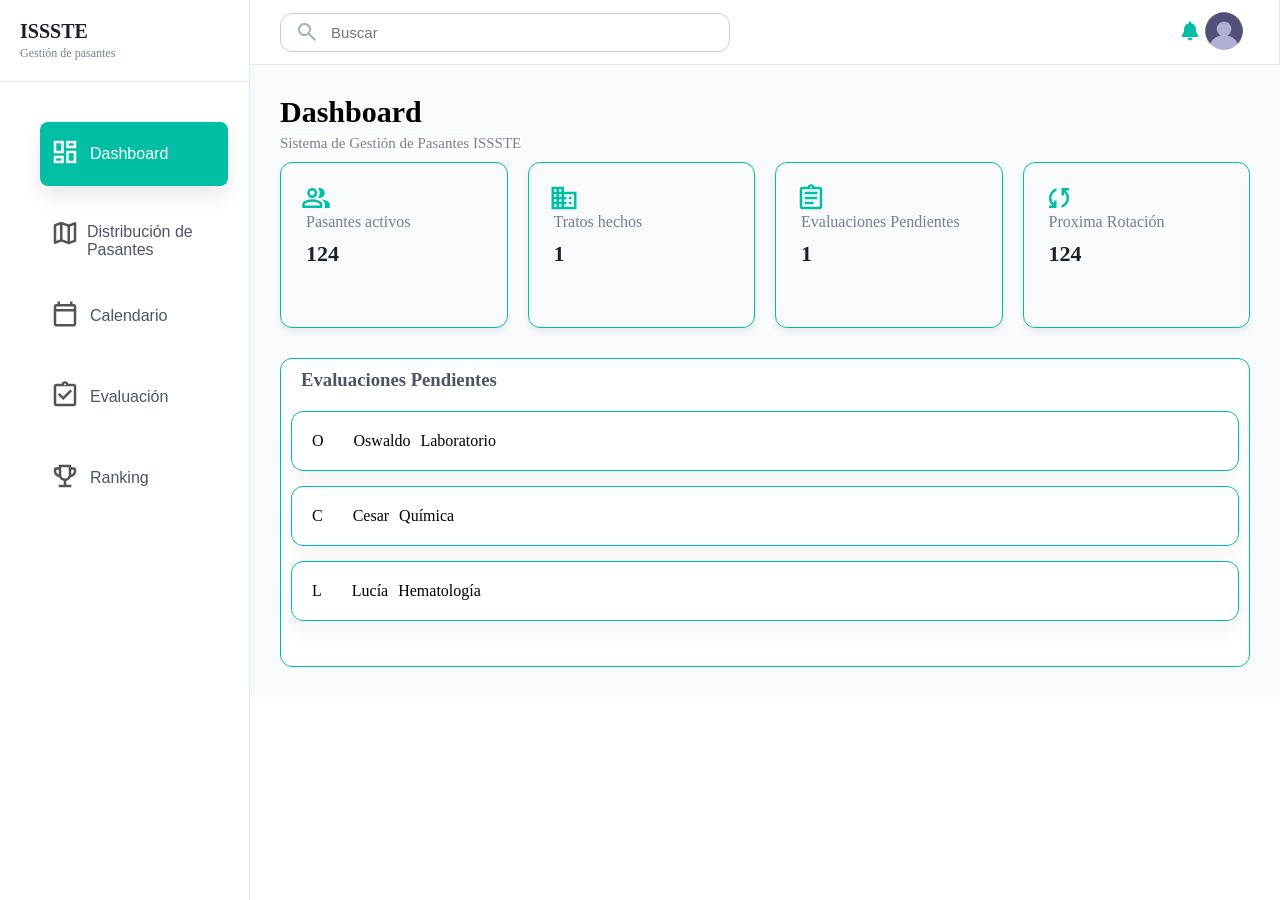
==== commit 10a6c92f: "ultimo commit, transicion para el uso de SPA para carga dinamica, solo en dashboard y distribucion, " ====
--- a/Dashboard.html
+++ b/Dashboard.html
@@ -3,11 +3,13 @@
     <head>
         <meta charset="UTF-8">
         <link rel="stylesheet" href="https://fonts.googleapis.com/css2?family=Material+Symbols+Outlined:opsz,wght,FILL,GRAD@24,400,0,0" />
-      <link rel="stylesheet" href="https://cdnjs.cloudflare.com/ajax/libs/font-awesome/6.5.1/css/all.min.css" integrity="sha512-DTOQO9RWCH3ppGqcWaEA1BIZOC6xxalwEsw9c2QQeAIftl+Vegovlnee1c9QX4TctnWMn13TZye+giMm8e2LwA==" crossorigin="anonymous" referrerpolicy="no-referrer" />
-        
+        <link rel="stylesheet" href="https://cdnjs.cloudflare.com/ajax/libs/font-awesome/6.5.1/css/all.min.css" integrity="sha512-DTOQO9RWCH3ppGqcWaEA1BIZOC6xxalwEsw9c2QQeAIftl+Vegovlnee1c9QX4TctnWMn13TZye+giMm8e2LwA==" crossorigin="anonymous" referrerpolicy="no-referrer" />
+      
         
         <link rel="stylesheet" href="Dashboard.css">
-        
+        <link rel="stylesheet" href="distribucion.css".css">
+
+
         <link rel="stylesheet" href="sidebar_login.css">
 
 
@@ -23,96 +25,13 @@
                     <div id = "search-placeholder"></div>
 
                 <main class="content">
-                    <div class="titulo-dashboard-container">
-                        <h1 id="titulo_dashboard">Dashboard</h1>
-                        <a id="subtitulo_dashboard">Sistema de Gestión de Pasantes ISSSTE</a>
-                    </div>
-
-                    <section class = "cuadros-dashboard"> <!--es para agrupar contenido comun-->
-                            <!-- es como limitar una espacio en la pagina-->
-                        <div class ="card">
-
-                            <div class = "tope-de-cuadro">
-                                <span class="material-symbols-outlined">group</span>
-                            </div>
-
-                            <div class = "medio-de-cuadro">
-                                <div class="card-info">
-                                <!--contenedores flexibles para alojar varios tipos de datos-->
-                                <span class = "card-title">Pasantes activos</span>
-                                <!--sitve para contenedor de una linea-->
-                                <h3 class = "card-value">124</h3>
-                                </div>
-                            </div>
-                        </div>
-
-                        <div class ="card">
-
-                            <div class = "tope-de-cuadro">
-                                <span class="material-symbols-outlined">domain</span>
-                            </div>
-
-                            <div class = "medio-de-cuadro">
-                                <div class="card-info">
-                                <!--contenedores flexibles para alojar varios tipos de datos-->
-                                <span class = "card-title">Tratos hechos</span>
-                                <!--sitve para contenedor de una linea-->
-                                <h3 class = "card-value">1</h3>
-                                </div>
-                                </div>
-                            </div>
-
-                        <div class ="card">
-
-                        <div class = "tope-de-cuadro">
-                            <span class="material-symbols-outlined">assignment</span>
-                        </div>
-
-                        <div class = "medio-de-cuadro">
-                            <div class="card-info">
-                            <!--contenedores flexibles para alojar varios tipos de datos-->
-                            <span class = "card-title">Evaluaciones Pendientes</span>
-                            <!--sitve para contenedor de una linea-->
-                            <h3 class = "card-value">1</h3>
-                            </div>
-                            </div>
-                        </div>
-
-                        <div class ="card">
-
-                        <div class = "tope-de-cuadro">
-                                <span class="material-symbols-outlined">sync</span>
-                        </div>
-
-                        <div class = "medio-de-cuadro">
-                            <div class="card-info">
-                            <!--contenedores flexibles para alojar varios tipos de datos-->
-                            <span class = "card-title">Proxima Rotación</span>
-                            <!--sitve para contenedor de una linea-->
-                            <h3 class = "card-value">124</h3>
-                            </div>
-                            </div>
-                        </div>
-                    
-                    </section>
-                
-                    <section class = "cuadro-debajo">
-                    <div class="Titulo-de-cuadro">
-                            <h3>Evaluaciones Pendientes</h3>
-                    </div>
-                    <section class ="espacio-cuadro-filas" id="contenedor-pasantes">
-                        </section>
-                    </section>
-
-                    
-
-
+                  
                 </main>
             </div>
       
         </div>
 
         <script src="load-sidebar.js"></script>
-        <script src="script.js"></script>
+        <script type="module" src="app.js"></script>
     </div>
 </body
--- a/distribucion.css
+++ b/distribucion.css
@@ -0,0 +1,34 @@
+.main-container {
+   display: flex; /* Sidebar a la izquierda, resto a la derecha */
+   
+    min-height: 100vh;
+
+}
+
+.titulo-distribucion-container{
+    background-color: white;
+}
+
+.medio{
+    
+    display: flex;
+    align-items: center;
+    justify-content: center;
+    margin: 140px;
+    color: #e2e8f0;
+
+}
+
+.distribuir {
+    display: flex; 
+    align-items: center;
+    justify-content: center;
+    
+    font-size: 1rem;
+    padding: 10px 120px;
+    
+}
+
+#nombre_boton_distribuir{
+    margin-left: 15px;
+}
--- a/sidebar_login.css
+++ b/sidebar_login.css
@@ -52,29 +52,40 @@
     font-family: 'Inter', sans-serif;
     transition: 0.3s;
     position: relative;
-}
-
-.menu-item a {
-    text-decoration: none;
-
-    color: rgb(45, 42, 42); /* Hereda el color del elemento padre */
+    display: flex;
+}
+
+.menu-link{
+    display: flex;
+    align-items: center;
+    width: 100%;       /* Ocupa todo el ancho del li */
+    height: 100%;
+    text-decoration: none;
+    color: inherit;
+    transition: background 0.3s;
+}
+
+
+.menu-item #a2 {
+    text-decoration: none;
+    color: inherit; /* Hereda el color del elemento padre */
+    display: flex;
+    padding-left: 50px;
+    padding-top: 0px;
+    
+}
+
+#link-index {
+    text-decoration: none;
+    color: inherit; /* Hereda el color del elemento padre */
     display: flex;
     padding-left: 25%;
     padding-top: 10%;
-    
-}
-
-#link-inde {
+}
+
+.menu-item #b {
     text-decoration: none;
     color: inherit; /* Hereda el color del elemento padre */
-    display: flex;
-    padding-left: 25%;
-    padding-top: 6%;
-}
-
-.menu-item b {
-    text-decoration: none;
-    color: rgb(45, 42, 42); /* Hereda el color del elemento padre */
     display: flex;
     padding-left: 25%;
     padding-top: 7%;
@@ -98,11 +109,11 @@
 }
 
 
-.menu-item.active a {
+.menu-item.active #a2 {
     color: white;
 }
 
-.menu-item.active b {
+.menu-item.active #b {
     color: white;
 }
 
@@ -162,7 +173,8 @@
 .perfil{
     position: relative;
     display: flex;
-    background-color: #1a202c;
+    background-color: transparent;
+
 }
 
 .user-profile{
@@ -199,6 +211,11 @@
 .fa-solid{
     color: white;       /* Para que resalten sobre los fondos de colores */
     font-size: 1.2rem;
-}
-
-
+    color: #00bfa5;
+}
+.notis{
+    border: none;
+    background-color: transparent;
+}
+
+
